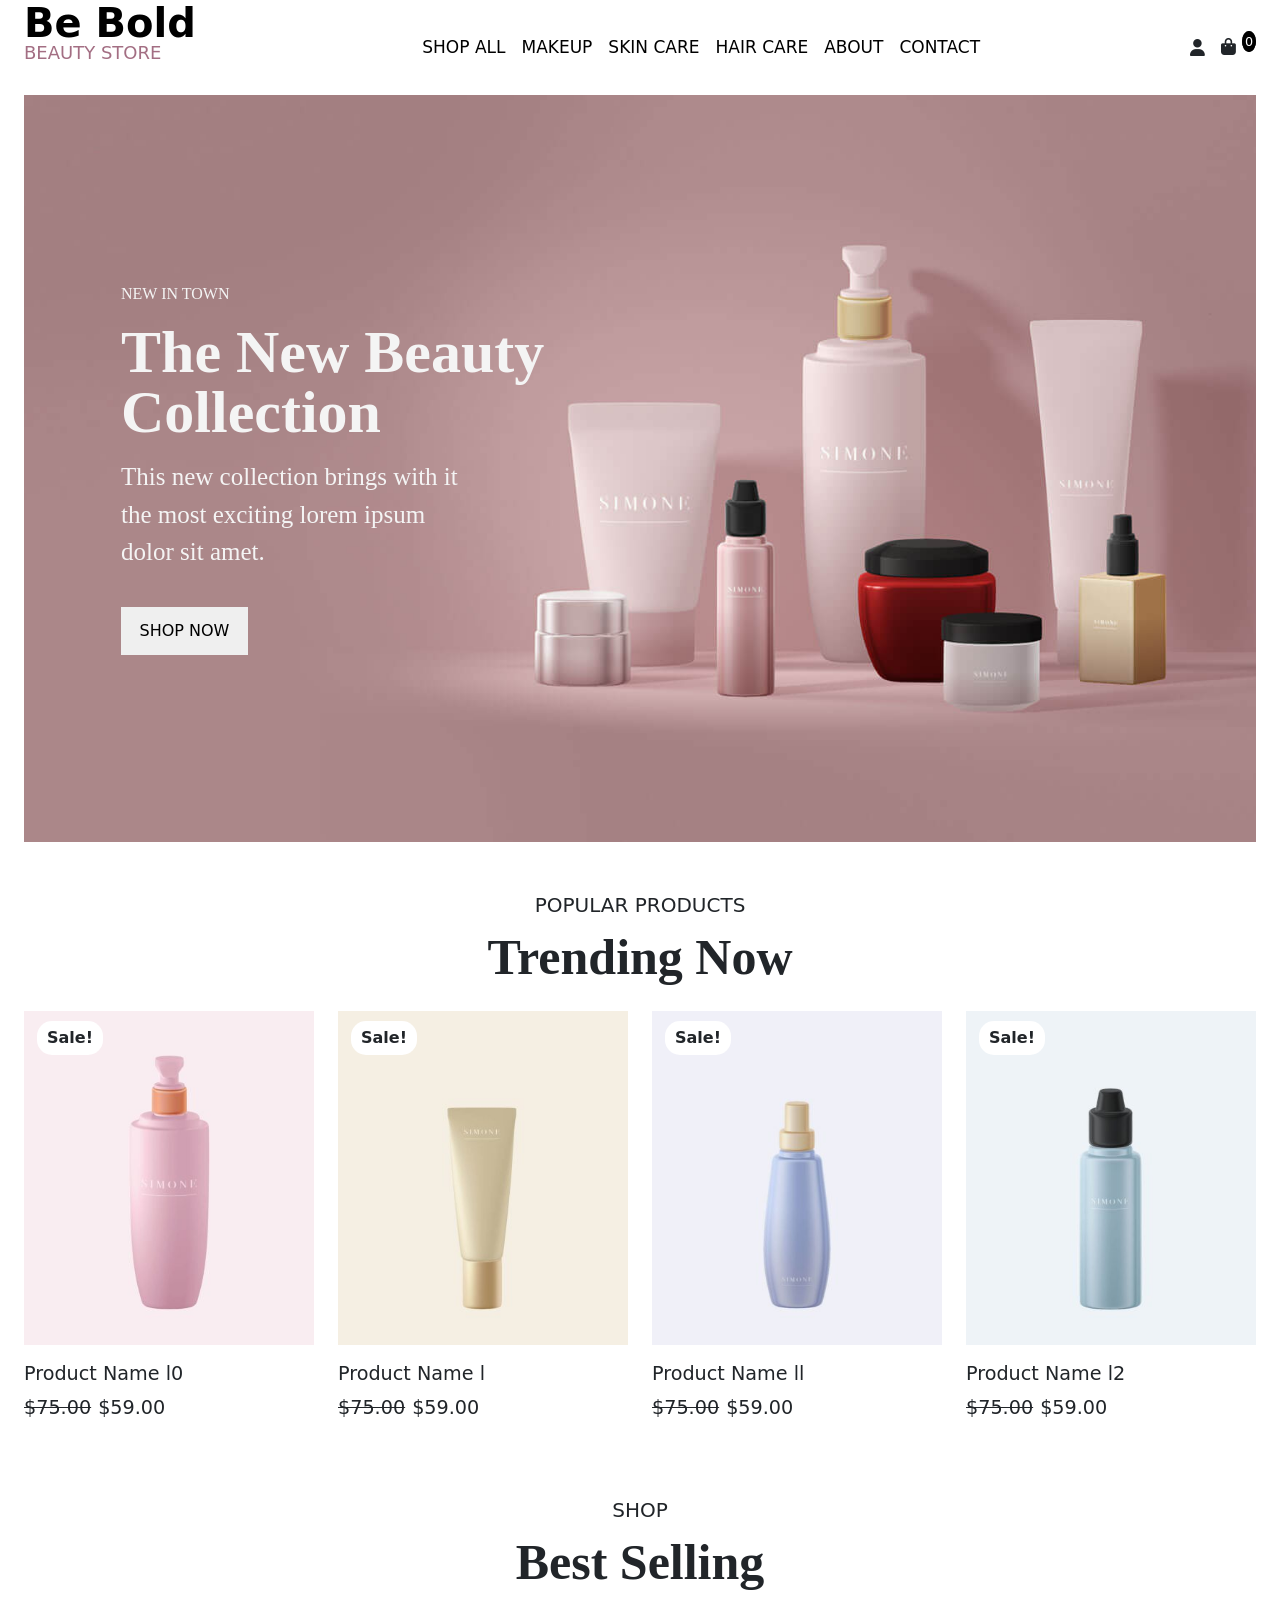
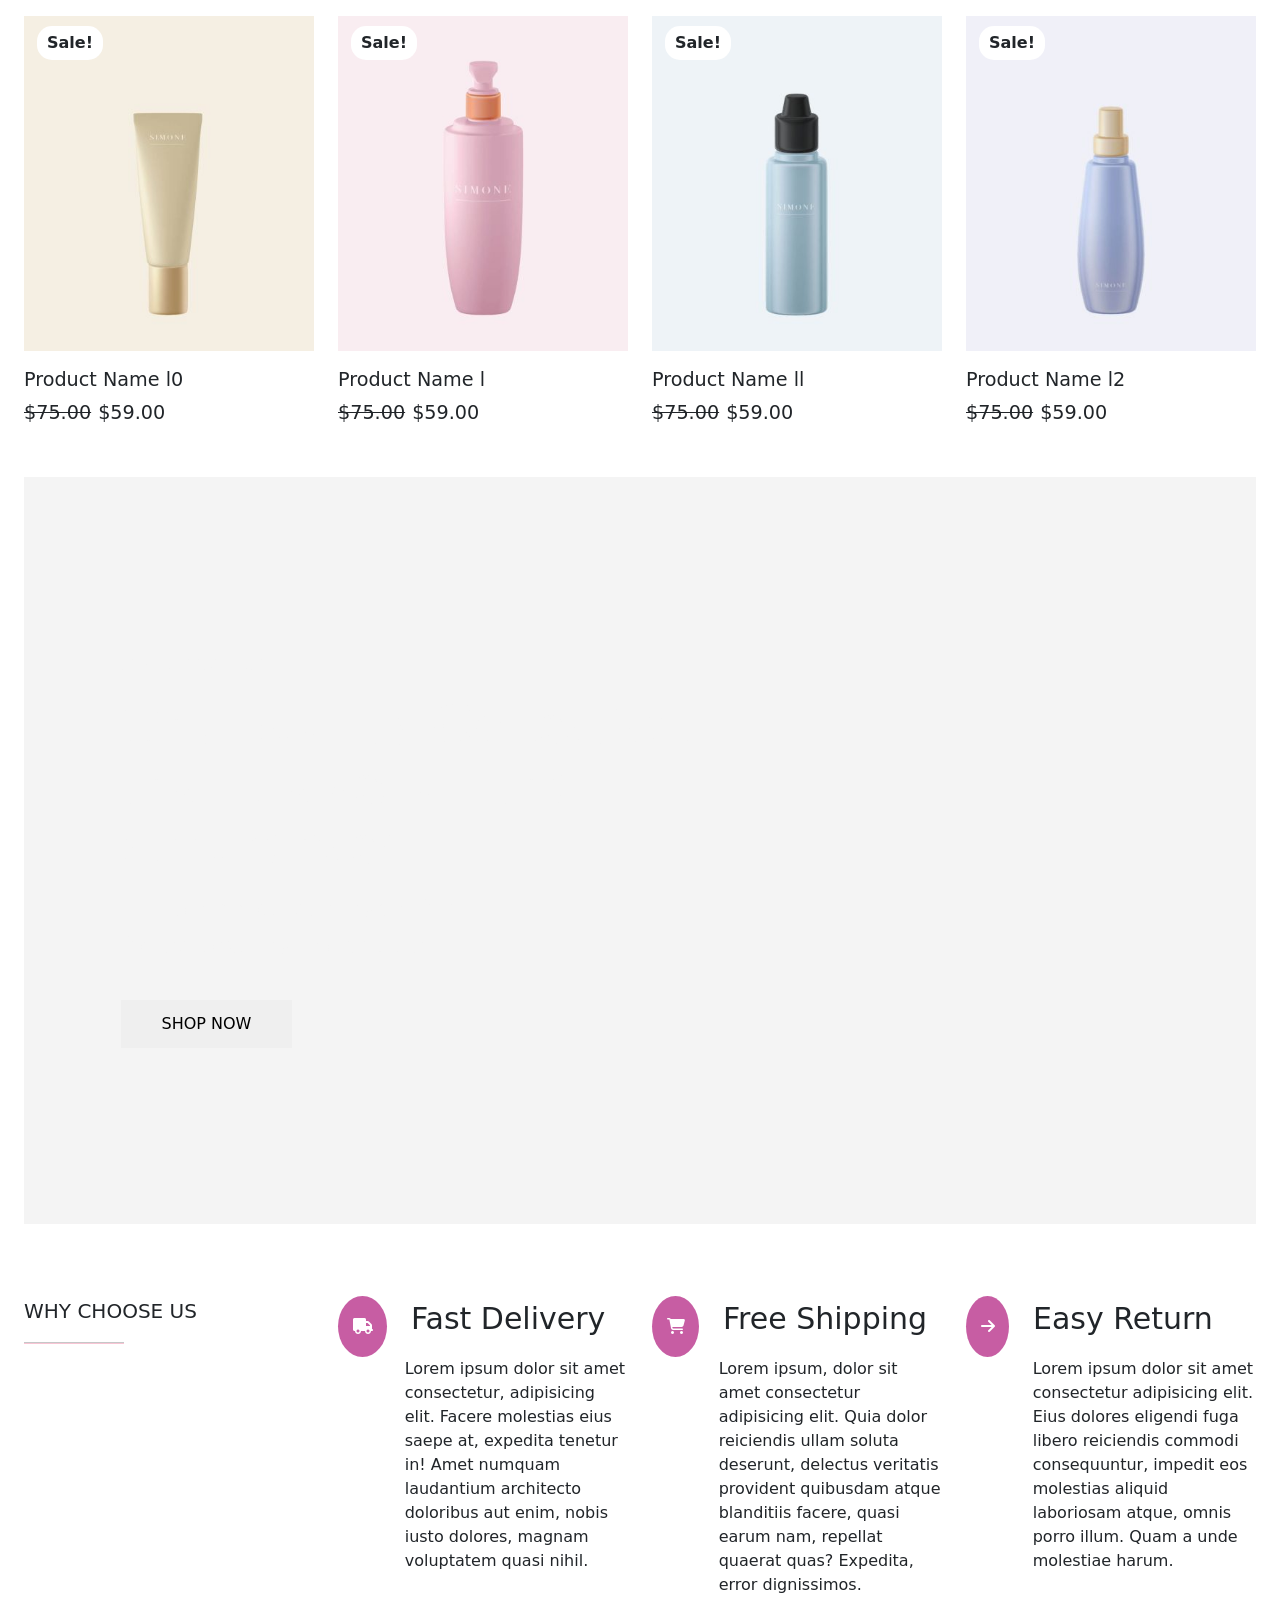
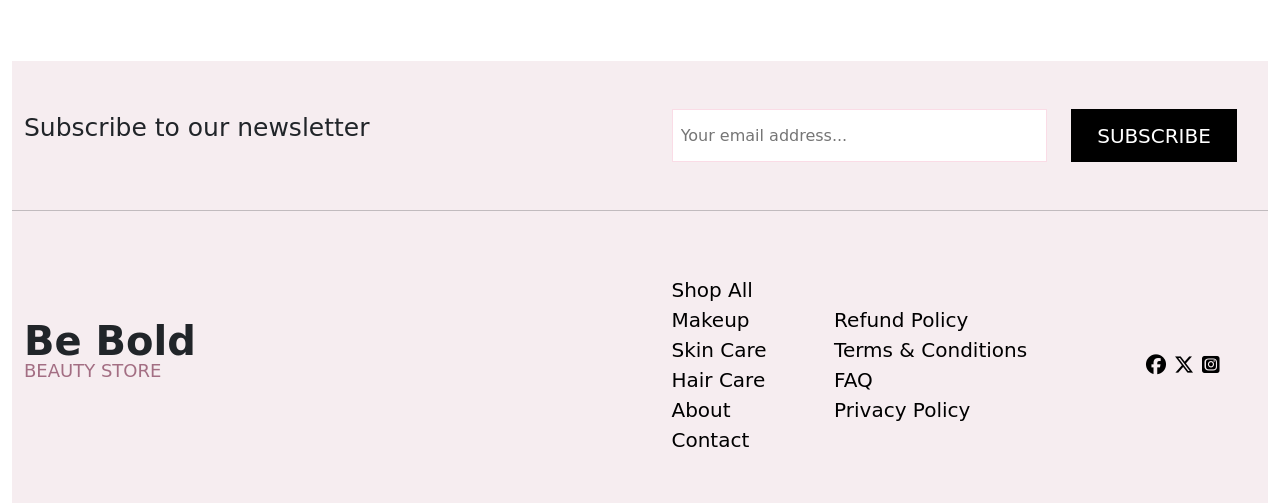
==== home.html @ ccde7286 "Uploading code" ====
<!DOCTYPE html>
<html lang="en">
<head>
    <meta charset="UTF-8class
    <meta name="viewport" content="width=device-width, initial-scale=1.0">
    <title>Document</title>

    <link href="https://cdn.jsdelivr.net/npm/bootstrap@5.3.3/dist/css/bootstrap.min.css" rel="stylesheet" integrity="sha384-QWTKZyjpPEjISv5WaRU9OFeRpok6YctnYmDr5pNlyT2bRjXh0JMhjY6hW+ALEwIH" crossorigin="anonymous">

    <link rel="stylesheet" href="https://cdnjs.cloudflare.com/ajax/libs/font-awesome/6.7.2/css/all.min.css">

    <link href="https://fonts.googleapis.com/css2?family=Inter:ital,opsz,wght@0,14..32,100..900;1,14..32,100..900&display=swap" rel="stylesheet">

    <link rel="stylesheet" href="style.css">
    <link rel="stylesheet" href="media.css">

</head>

<body>
    <header class="container-fluid">
        <div class="container">
            <div class="row">
                <div class="col-12">
                    <div class="head">
                        <nav class="navbar navbar-expand-lg">
                            <a href="Main.html" class="navbar-brand">
                                <p class="bebold">Be Bold</p>
                                <p class="store">BEAUTY STORE</p>
                            </a>
                            
                            <button class="navbar-toggler" type="button" data-bs-toggle="offcanvas" data-bs-target="#mobileMenu">
                                <span class="navbar-toggler-icon"></span>
                            </button>

                            <div class="collapse navbar-collapse justify-content-center">
                                <ul class="navbar-nav links">
                                    <li class="nav-item">
                                        <a href="" class="nav-link">SHOP ALL</a>
                                    </li>

                                    <li class="nav-item">
                                        <a href="" class="nav-link">MAKEUP</a>
                                    </li>

                                    <li class="nav-item">
                                        <a href="" class="nav-link">SKIN CARE</a>
                                    </li>

                                    <li class="nav-item">
                                        <a href="" class="nav-link">HAIR CARE</a>
                                    </li>

                                    <li class="nav-item">
                                        <a href="" class="nav-link">ABOUT</a>
                                    </li>

                                    <li class="nav-item">
                                        <a href="" class="nav-link">CONTACT</a>
                                    </li>
                                </ul>
                            </div>

                            <div class="login d-flex align-items-center">
                                <i class="fa-solid fa-user"></i>
                                <span class="ps-3">
                                    <i class="fa-solid fa-bag-shopping"></i>
                                    <sup>0</sup>
                                </span>
                            </div>    
                        </nav>

                        

                        <div class="offcanvas offcanvas-start" tabindex="-1" id="mobileMenu" aria-labelledby="offcanvasExampleLabel">
                            <div class="offcanvas-header">
                                <h5 class="offcanvas-title" id="offcanvasExampleLabel">
                                    <p class="bebold pt=2">Be Bold</p>
                                    <p class="store">BEAUTY STORE</p> 
                                </h5>
                                <button type="button" class="btn-close" data-bs-dismiss="offcanvas" aria-label="Close">
                                </button>
                            </div>
                    
                            <div class="offcanvas-body">
                                        <ul class="navbar-nav">
                                            <li class="nav-item">
                                                <a href="" class="nav-link">SHOP ALL</a>
                                            </li>
        
                                            <li class="nav-item">
                                                <a href="" class="nav-link">MAKEUP</a>
                                            </li>
        
                                            <li class="nav-item">
                                                <a href="" class="nav-link">SKIN CARE</a>
                                            </li>
        
                                            <li class="nav-item">
                                                <a href="" class="nav-link">HAIR CARE</a>
                                            </li>
        
                                            <li class="nav-item">
                                                <a href="" class="nav-link">ABOUT</a>
                                            </li>
        
                                            <li class="nav-item">
                                                <a href="" class="nav-link">CONTACT</a>
                                            </li>
                                        </ul>
                            </div>
                        </div>

                        
                    </div>    
                </div>
            </div>
        </div>
    </header>

    <section>
        <div class="container-fluid px-4">
            <div class="container heroImg d-flex align-items-center">
                <div class="row">
                    <div class="col text ">
                        <p id="imgText1">NEW IN TOWN</p>
                        <P id="imgText2">The New Beauty <br>Collection</P>
                        <p id="imgText3">This new collection brings with it <br>the most exciting lorem ipsum<br> dolor sit amet.</p>
                        <button>SHOP NOW</button>
                    </div>
                </div>
            </div>
        </div>
    </section>

    <section>
        <div class="container-fluid mt-5">
            <div class="container">
                <div class="row trandingNow">
                    <div class="col-12 d-grid justify-content-center text-center">
                        <p class="tranding1 mb-0">POPULAR PRODUCTS</p>
                        <P id="tranding2">Trending Now</P>
                    </div>
                    
                    <div class="imgText col-lg-3 col-sm-6 position-relative d-inline-block">
                        <img src="images/tranding1.jpg">
                        <span class="sale-tag">Sale!</span>
                        <span class="bag-icon"><i class="fa-solid fa-bag-shopping"></i></span>
                        <p>Product Name l0</p>
                        <p><span>$75.00</span>$59.00</p>
                    </div>

                    <div class="imgText col-lg-3 col-sm-6 position-relative d-inline-block">
                        <img src="images/trending2.jpg">
                        <span class="sale-tag">Sale!</span>
                        <span class="bag-icon"><i class="fa-solid fa-bag-shopping"></i></span>
                        <p>Product Name l</p>
                        <p><span>$75.00</span>$59.00</p>
                    </div>

                    <div class="imgText col-lg-3 col-sm-6 position-relative d-inline-block">
                        <img src="images/trending3.jpg">
                        <span class="sale-tag">Sale!</span>
                        <span class="bag-icon"><i class="fa-solid fa-bag-shopping"></i></span>
                        <p>Product Name ll</p>
                        <p><span>$75.00</span>$59.00</p>
                    </div>

                    <div class="imgText col-lg-3 col-sm-6 position-relative d-inline-block">
                        <img src="images/trending4.jpg">
                        <span class="sale-tag">Sale!</span>
                        <span class="bag-icon"><i class="fa-solid fa-bag-shopping"></i></span>
                        <p>Product Name l2</p>
                        <p><span>$75.00</span>$59.00</p>
                    </div>     
                    
                </div>
            </div>
        </div>
    </section>

    <section>
        <div class="container-fluid mt-5">
            <div class="container">
                <div class="row trandingNow">
                    <div class="col-12 d-grid justify-content-center text-center">
                        <p class="tranding1 mb-0">SHOP</p>
                        <P id="tranding2">Best Selling</P>
                    </div>
                    
                    <div class="imgText col-lg-3 col-sm-6 position-relative d-inline-block">
                        <img src="images/trending2.jpg">
                        <span class="sale-tag">Sale!</span>
                        <span class="bag-icon"><i class="fa-solid fa-bag-shopping"></i></span>
                        <p>Product Name l0</p>
                        <p><span>$75.00</span>$59.00</p>
                    </div>

                    <div class="imgText col-lg-3 col-sm-6 position-relative d-inline-block">
                        <img src="images/tranding1.jpg">
                        <span class="sale-tag">Sale!</span>
                        <span class="bag-icon"><i class="fa-solid fa-bag-shopping"></i></span>
                        <p>Product Name l</p>
                        <p><span>$75.00</span>$59.00</p>
                    </div>

                    <div class="imgText col-lg-3 col-sm-6 position-relative d-inline-block">
                        <img src="images/trending4.jpg">
                        <span class="sale-tag">Sale!</span>
                        <span class="bag-icon"><i class="fa-solid fa-bag-shopping"></i></span>
                        <p>Product Name ll</p>
                        <p><span>$75.00</span>$59.00</p>
                    </div>

                    <div class="imgText col-lg-3 col-sm-6 position-relative d-inline-block">
                        <img src="images/trending3.jpg">
                        <span class="sale-tag">Sale!</span>
                        <span class="bag-icon"><i class="fa-solid fa-bag-shopping"></i></span>
                        <p>Product Name l2</p>
                        <p><span>$75.00</span>$59.00</p>
                    </div>    
                    
                </div>
            </div>
        </div>
    </section>
    
    <section>
        <div class="container-fluid px-4 mt-4">
            <div class="container heroImg d-flex align-items-center " style="background-image: url(images/first.jpg);">
                <div class="row">
                    <div class="col text ">
                        <p id="imgText1">NEW COLLECTION</p>
                        <P id="imgText2">The Beauty Collection <br>that makes all the <br>difference!</P>
                        <p id="imgText3">This new collection brings with it <br>the most exciting lorem ipsum</p>
                        <button>SHOP NOW</button>
                    </div>
                </div>
            </div>
        </div>
    </section>

    <section>
        <div class="container-fluid mt-5 pt-4">
            <div class="container">
                <div class="row">
                    <div class="col-lg-3 whyChoose">
                        <p>WHY CHOOSE US</p>
                        <hr/>
                    </div>

                    <div class="col-lg-3 col-sm-6">
                        
                        <div class="d-flex gap-4 icons">
                            <i class="fa-solid fa-truck"></i>
                            <p>Fast Delivery</p>
                        </div>
                        
                        <p class="pIcon">Lorem ipsum dolor sit amet consectetur, adipisicing elit. Facere molestias eius saepe at, expedita tenetur in! Amet numquam laudantium architecto doloribus aut enim, nobis iusto dolores, magnam voluptatem quasi nihil.</p>
                    </div>

                    <div class="col-lg-3 col-sm-6">
                        <div class="d-flex gap-4 icons">
                            <i class="fa-solid fa-cart-shopping"></i>
                            <p>Free Shipping</p>
                        </div>
                        
                        <p class="pIcon">Lorem ipsum, dolor sit amet consectetur adipisicing elit. Quia dolor reiciendis ullam soluta deserunt, delectus veritatis provident quibusdam atque blanditiis facere, quasi earum nam, repellat quaerat quas? Expedita, error dignissimos.</p>
                    </div>

                    <div class="col-lg-3 col-sm-6">
                        <div class="d-flex gap-4 icons">
                            <i class="fa-solid fa-arrow-right"></i>
                            <p>Easy Return</p>
                        </div >
                        
                        <p class="pIcon">Lorem ipsum dolor sit amet consectetur adipisicing elit. Eius dolores eligendi fuga libero reiciendis commodi consequuntur, impedit eos molestias aliquid laboriosam atque, omnis porro illum. Quam a unde molestiae harum.</p>
                    </div>
                </div>
            </div>
        </div>
    </section>

    <footer>
        <div class="container-fluid pt-5">
            <div class="container footerBG pb-5">
                <div class="row firstRow py-5">
                    <div class="col-6">
                        <p>Subscribe to our newsletter</p>
                    </div>

                    <div class="col-4 d-flex justify-content-end">
                        <input type="email" placeholder="Your email address..."/>
                    </div>

                    <div class="col-2">
                        <button>SUBSCRIBE</button>
                    </div>
                    <hr class="mt-5"/>
                </div>

                <div class="row secondRow">
                    
                    <div class="col-6 d-grid align-content-center">
                        <p class="bebold">Be Bold</p>
                        <p class="store">BEAUTY STORE</p>
                    </div>

                    <div class="col-4 d-flex justify-content-evenly gap-5">
                        <div class="d-grid">
                            <a href="#">Shop All</a>
                            <a href="#">Makeup</a>
                            <a href="#">Skin Care</a>
                            <a href="#">Hair Care</a>
                            <a href="#">About</a>
                            <a href="#">Contact</a>
                        </div>

                        <div class="d-grid align-content-center">
                            <a href="#">Refund Policy</a>
                            <a href="#">Terms & Conditions</a>
                            <a href="#">FAQ</a>
                            <a href="#">Privacy Policy</a>
                        </div>

                    </div>

                    <div class="col-2 d-flex align-content-center justify-content-end gap-2 pe-5 flex-wrap">
                        <a href="#"><i class="fa-brands fa-facebook"></i></a>
                        <a href="#"><i class="fa-brands fa-x-twitter"></i></a>
                        <a href="#"><i class="fa-brands fa-square-instagram"></i></a>
                    </div>
                    
                </div>
            </div>
        </div>
    </footer>
    
</body>

<script src="https://cdn.jsdelivr.net/npm/@popperjs/core@2.11.8/dist/umd/popper.min.js" integrity="sha384-I7E8VVD/ismYTF4hNIPjVp/Zjvgyol6VFvRkX/vR+Vc4jQkC+hVqc2pM8ODewa9r" crossorigin="anonymous"></script>
    <script src="https://cdn.jsdelivr.net/npm/bootstrap@5.3.3/dist/js/bootstrap.min.js" integrity="sha384-0pUGZvbkm6XF6gxjEnlmuGrJXVbNuzT9qBBavbLwCsOGabYfZo0T0to5eqruptLy" crossorigin="anonymous"></script>
</html>
---- style.css ----
.bebold{
    font-weight: 900;
    font-size:  40px;
    line-height: 0;
    padding-top: 10px;
}

.store{
    color:rgb(163, 110, 131);
    font-weight: 400;
    font-size:  18px;
}

.navbar-toggler {
    position: absolute; 
    right: 70px;
    top: 50%;
    transform: translateY(-50%); 
}

.links a{font-weight: 400;
    color:black;
    text-decoration: none;
    font-size: 17px;
}

.links a:hover{
    color:rgb(199, 93, 163);
}

.login{
    text-align: end;
    font-size:17px
}

.login sup{
    border: 2px solid black;
    background-color: black;
    border-radius: 50%;
    color: white;
    padding: 1px;
}

.heroImg {
    background-image: url("images/hero.jpg");
    background-size: cover;
    background-position: center;
    background-repeat: no-repeat;
    background-attachment: fixed;
    height: 83vh;
    min-height: 600px;
    background-color: #f4f4f4;
}

.heroImg .row {
    padding-left: 85px;
}

.text p{
    color:#f4f4f4;
    font-family: serif;
}

#imgText2{
    font-size: 60px;
    font-weight: 700;
    line-height: 1;
}

#imgText3{
    font-size: 25px;
}

.heroImg button{
    margin-top: 20px;
    padding: 12px;
    border: none;
    width:30%;
}

.heroImg button:hover{
    color: rgb(199, 93, 163);
}

.heroImg button:active{
    border:1px solid rgb(52, 51, 51);
}

.trandingNow img{
    height: 80%;
    width:100%;
    padding-bottom: 15px;
}

.tranding1{
    font-size: 20px;
    font-weight: 300;
}

#tranding2{
    font-size:50px;
    font-weight: 600;
    font-family: serif;
}

.imgText p{
   margin-bottom: 5px;
   font-size: larger;
   font-weight: 500;
}

.imgText p span{
    text-decoration: line-through;
    padding-right: 7px;
    font-weight: 50;
}

.sale-tag, .bag-icon {
    position: absolute;
    background-color: white;
    padding: 5px 10px;
    border-radius: 15px;
    font-weight: bold;
}

.sale-tag {
    top: 10px;
    left: 25px;
}

.bag-icon {
    top: 10px;
    right: 20px;
    display: none; 
}

.imgText:hover .bag-icon {
    display: block; 
}

.whyChoose p{
    font-size: 20px;
    font-weight: 300;
}

.whyChoose hr{
    width: 100px; 
    height: 2px; 
    background-color:#e71d56;
}

.icons i{
    background-color:rgb(199, 93, 163);
    color:white;
    border-radius: 50%;
    font-size: 20;
    padding:5%;
    display: flex;
    align-items: center;
}

.icons i:hover{
    background-color:black;
}

.icons p{
    font-size: 30px;
    font-weight: 400;
}

.pIcon{
    padding-left: 23%;
}

.mLine p{
    font-size: 500;
    font-weight: 400;
}

.footerBG{
    background-color:#f6edf0;
}

.firstRow p{
    font-size: 25px;
    font-weight: 450;
}

.firstRow input{
    border:1px solid #fadce6;
    height: 100%;
    width: 95%;
    padding: 2%;
}

.firstRow input:focus{
    border:none;
    outline: none;
}

.firstRow button{
    color: white;
    font-size: 20px;
    font-weight: 450;
    background-color: black;
    height: 100%;
    width: 90%;
    border: none;
}

.firstRow button:hover{
    background-color: rgb(199, 93, 163);
}

.firstRow button:active{
    border: 2px solid rgb(247, 237, 237);
}

.secondRow a{
    text-decoration: none;
    color: black;
    font-size: 20px;
}

.secondRow a:hover{
    color:rgb(199, 93, 163);
}
---- media.css ----
@media (min-width: 1400px) {
    .container, .container-lg, .container-md, .container-sm, .container-xl, .container-xxl {
        max-width: 1570px;
    }
}

@media (max-width: 1400px) {
    .container, .container-md, .container-sm {
        max-width:inherit;
    }
}

@media only screen and (min-device-width: 200px) and (max-device-width: 1000px) {
    .heroImg .row {
        padding-left: 10px;
    }

    #imgText2 {
        font-size: 2.5rem;
    }

    #imgText3 {
        font-size: 1.5rem;
    }

    .heroImg button {
        margin-top: 10px;
        padding: 8px;
        border: none;
        width: 30%;
    }
}
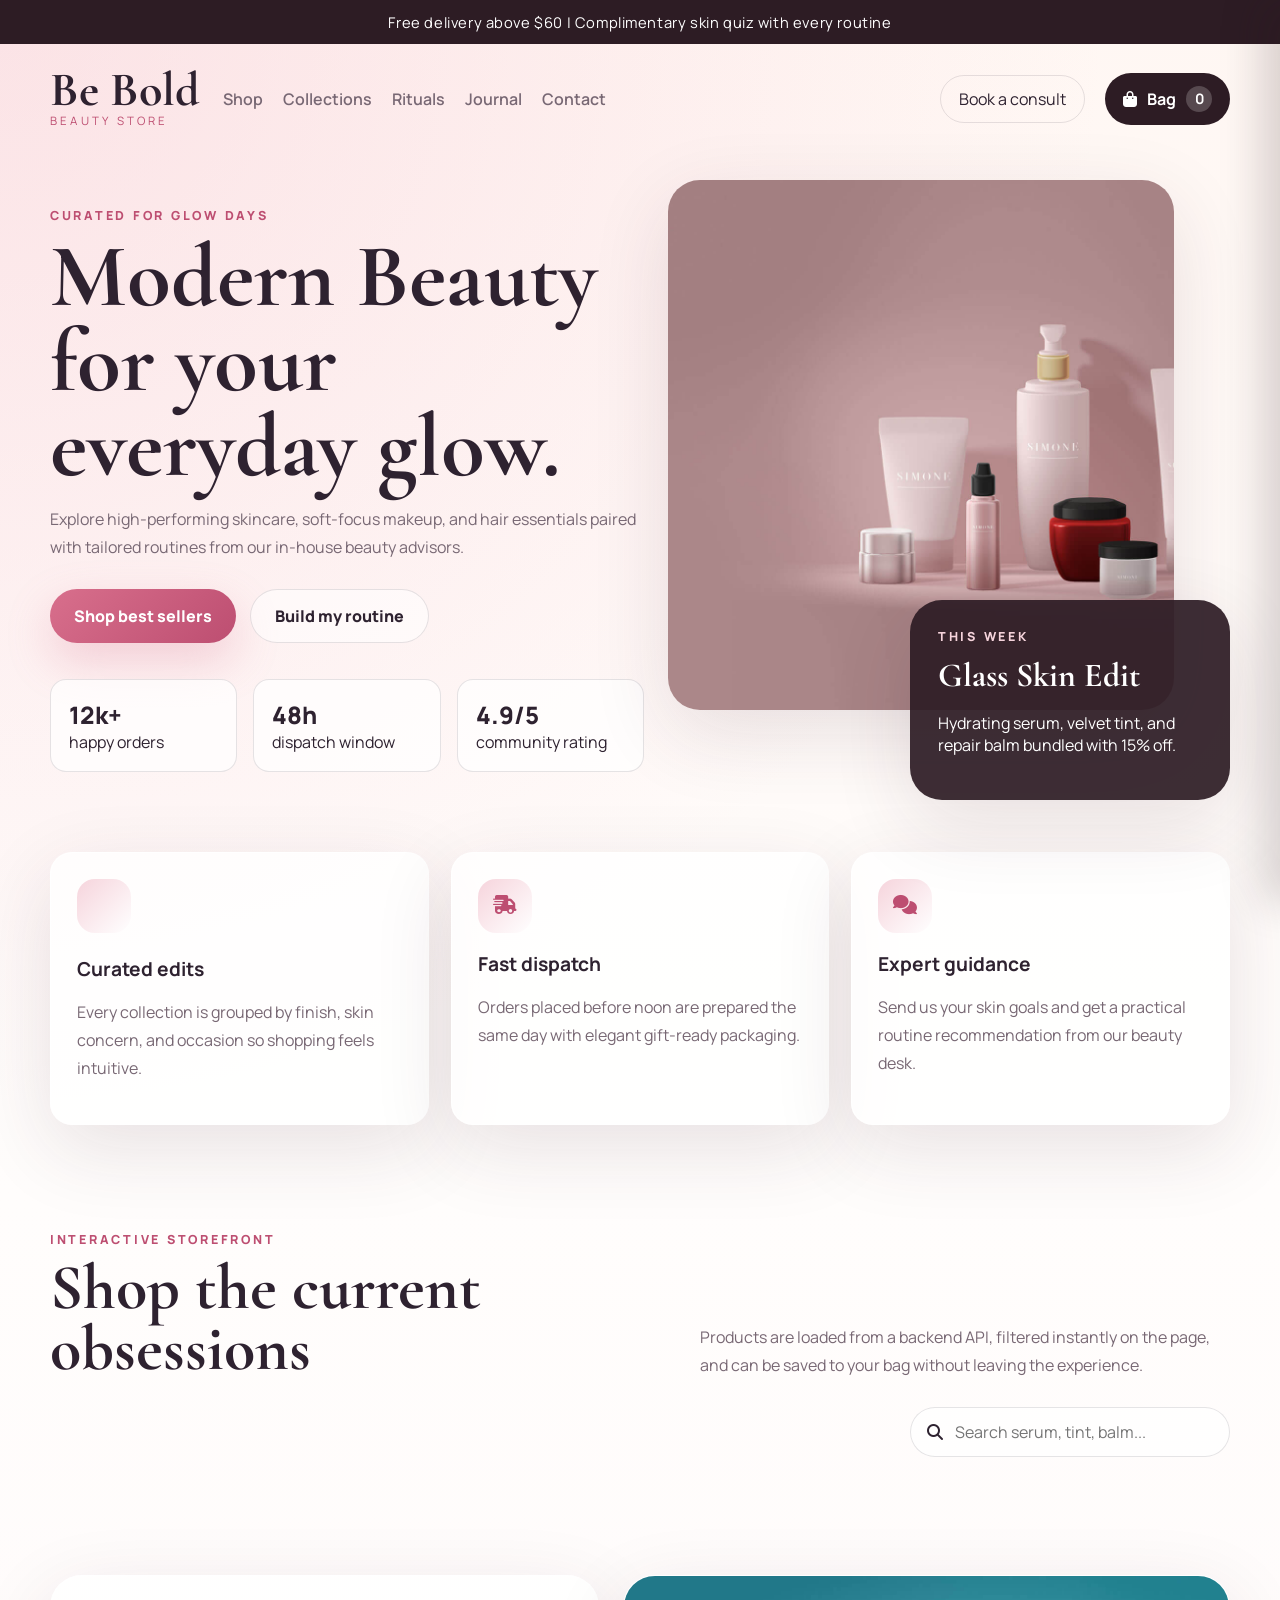
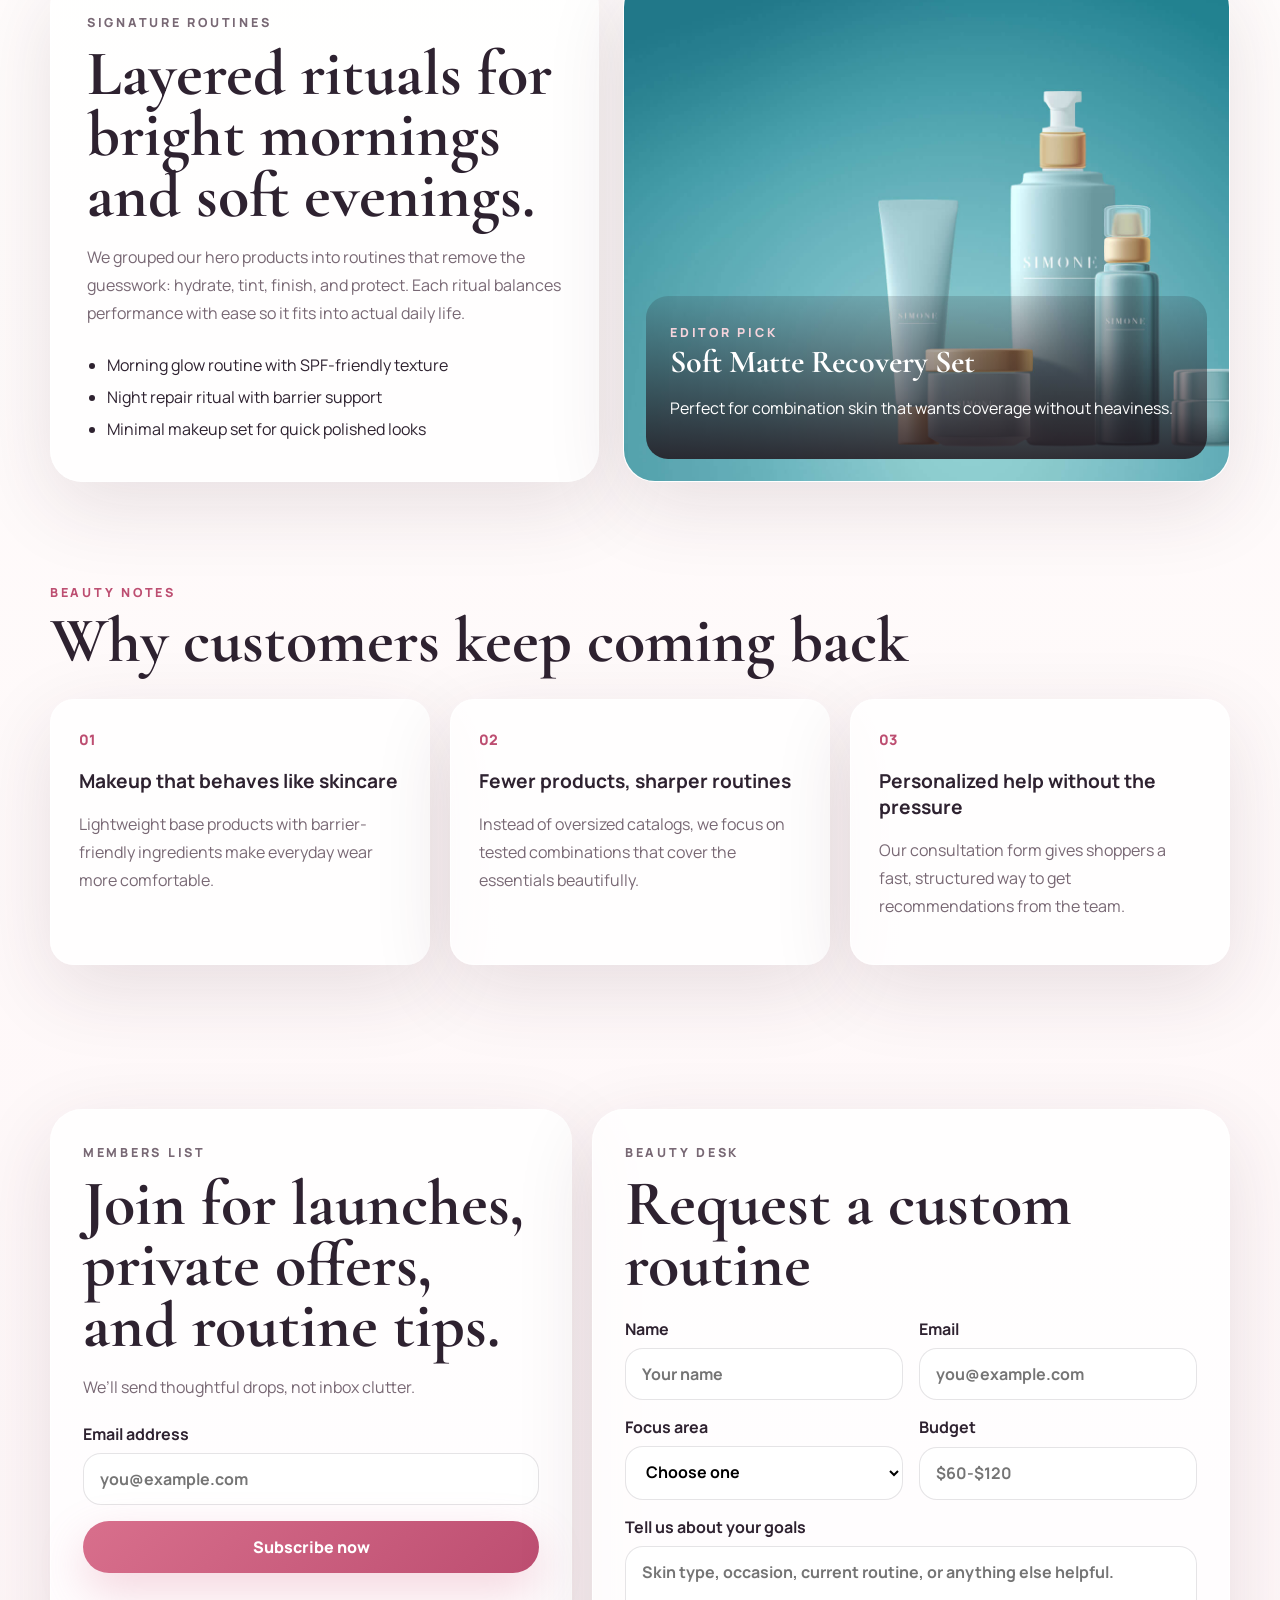
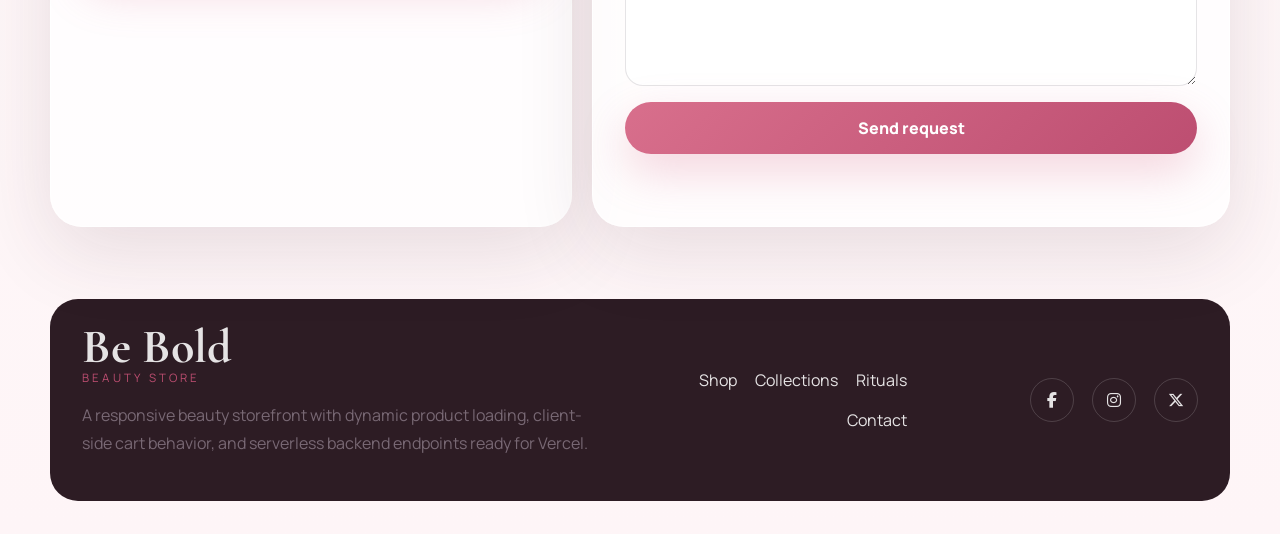
==== commit c466fd8f: "Enhance storefront with responsive UI and APIs" ====
--- a/home.html
+++ b/home.html
@@ -1,342 +1,11 @@
 <!DOCTYPE html>
 <html lang="en">
 <head>
-    <meta charset="UTF-8class
-    <meta name="viewport" content="width=device-width, initial-scale=1.0">
-    <title>Document</title>
-
-    <link href="https://cdn.jsdelivr.net/npm/bootstrap@5.3.3/dist/css/bootstrap.min.css" rel="stylesheet" integrity="sha384-QWTKZyjpPEjISv5WaRU9OFeRpok6YctnYmDr5pNlyT2bRjXh0JMhjY6hW+ALEwIH" crossorigin="anonymous">
-
-    <link rel="stylesheet" href="https://cdnjs.cloudflare.com/ajax/libs/font-awesome/6.7.2/css/all.min.css">
-
-    <link href="https://fonts.googleapis.com/css2?family=Inter:ital,opsz,wght@0,14..32,100..900;1,14..32,100..900&display=swap" rel="stylesheet">
-
-    <link rel="stylesheet" href="style.css">
-    <link rel="stylesheet" href="media.css">
-
+    <meta charset="UTF-8">
+    <meta http-equiv="refresh" content="0; url=index.html">
+    <title>Be Bold Beauty Store</title>
 </head>
-
 <body>
-    <header class="container-fluid">
-        <div class="container">
-            <div class="row">
-                <div class="col-12">
-                    <div class="head">
-                        <nav class="navbar navbar-expand-lg">
-                            <a href="Main.html" class="navbar-brand">
-                                <p class="bebold">Be Bold</p>
-                                <p class="store">BEAUTY STORE</p>
-                            </a>
-                            
-                            <button class="navbar-toggler" type="button" data-bs-toggle="offcanvas" data-bs-target="#mobileMenu">
-                                <span class="navbar-toggler-icon"></span>
-                            </button>
-
-                            <div class="collapse navbar-collapse justify-content-center">
-                                <ul class="navbar-nav links">
-                                    <li class="nav-item">
-                                        <a href="" class="nav-link">SHOP ALL</a>
-                                    </li>
-
-                                    <li class="nav-item">
-                                        <a href="" class="nav-link">MAKEUP</a>
-                                    </li>
-
-                                    <li class="nav-item">
-                                        <a href="" class="nav-link">SKIN CARE</a>
-                                    </li>
-
-                                    <li class="nav-item">
-                                        <a href="" class="nav-link">HAIR CARE</a>
-                                    </li>
-
-                                    <li class="nav-item">
-                                        <a href="" class="nav-link">ABOUT</a>
-                                    </li>
-
-                                    <li class="nav-item">
-                                        <a href="" class="nav-link">CONTACT</a>
-                                    </li>
-                                </ul>
-                            </div>
-
-                            <div class="login d-flex align-items-center">
-                                <i class="fa-solid fa-user"></i>
-                                <span class="ps-3">
-                                    <i class="fa-solid fa-bag-shopping"></i>
-                                    <sup>0</sup>
-                                </span>
-                            </div>    
-                        </nav>
-
-                        
-
-                        <div class="offcanvas offcanvas-start" tabindex="-1" id="mobileMenu" aria-labelledby="offcanvasExampleLabel">
-                            <div class="offcanvas-header">
-                                <h5 class="offcanvas-title" id="offcanvasExampleLabel">
-                                    <p class="bebold pt=2">Be Bold</p>
-                                    <p class="store">BEAUTY STORE</p> 
-                                </h5>
-                                <button type="button" class="btn-close" data-bs-dismiss="offcanvas" aria-label="Close">
-                                </button>
-                            </div>
-                    
-                            <div class="offcanvas-body">
-                                        <ul class="navbar-nav">
-                                            <li class="nav-item">
-                                                <a href="" class="nav-link">SHOP ALL</a>
-                                            </li>
-        
-                                            <li class="nav-item">
-                                                <a href="" class="nav-link">MAKEUP</a>
-                                            </li>
-        
-                                            <li class="nav-item">
-                                                <a href="" class="nav-link">SKIN CARE</a>
-                                            </li>
-        
-                                            <li class="nav-item">
-                                                <a href="" class="nav-link">HAIR CARE</a>
-                                            </li>
-        
-                                            <li class="nav-item">
-                                                <a href="" class="nav-link">ABOUT</a>
-                                            </li>
-        
-                                            <li class="nav-item">
-                                                <a href="" class="nav-link">CONTACT</a>
-                                            </li>
-                                        </ul>
-                            </div>
-                        </div>
-
-                        
-                    </div>    
-                </div>
-            </div>
-        </div>
-    </header>
-
-    <section>
-        <div class="container-fluid px-4">
-            <div class="container heroImg d-flex align-items-center">
-                <div class="row">
-                    <div class="col text ">
-                        <p id="imgText1">NEW IN TOWN</p>
-                        <P id="imgText2">The New Beauty <br>Collection</P>
-                        <p id="imgText3">This new collection brings with it <br>the most exciting lorem ipsum<br> dolor sit amet.</p>
-                        <button>SHOP NOW</button>
-                    </div>
-                </div>
-            </div>
-        </div>
-    </section>
-
-    <section>
-        <div class="container-fluid mt-5">
-            <div class="container">
-                <div class="row trandingNow">
-                    <div class="col-12 d-grid justify-content-center text-center">
-                        <p class="tranding1 mb-0">POPULAR PRODUCTS</p>
-                        <P id="tranding2">Trending Now</P>
-                    </div>
-                    
-                    <div class="imgText col-lg-3 col-sm-6 position-relative d-inline-block">
-                        <img src="images/tranding1.jpg">
-                        <span class="sale-tag">Sale!</span>
-                        <span class="bag-icon"><i class="fa-solid fa-bag-shopping"></i></span>
-                        <p>Product Name l0</p>
-                        <p><span>$75.00</span>$59.00</p>
-                    </div>
-
-                    <div class="imgText col-lg-3 col-sm-6 position-relative d-inline-block">
-                        <img src="images/trending2.jpg">
-                        <span class="sale-tag">Sale!</span>
-                        <span class="bag-icon"><i class="fa-solid fa-bag-shopping"></i></span>
-                        <p>Product Name l</p>
-                        <p><span>$75.00</span>$59.00</p>
-                    </div>
-
-                    <div class="imgText col-lg-3 col-sm-6 position-relative d-inline-block">
-                        <img src="images/trending3.jpg">
-                        <span class="sale-tag">Sale!</span>
-                        <span class="bag-icon"><i class="fa-solid fa-bag-shopping"></i></span>
-                        <p>Product Name ll</p>
-                        <p><span>$75.00</span>$59.00</p>
-                    </div>
-
-                    <div class="imgText col-lg-3 col-sm-6 position-relative d-inline-block">
-                        <img src="images/trending4.jpg">
-                        <span class="sale-tag">Sale!</span>
-                        <span class="bag-icon"><i class="fa-solid fa-bag-shopping"></i></span>
-                        <p>Product Name l2</p>
-                        <p><span>$75.00</span>$59.00</p>
-                    </div>     
-                    
-                </div>
-            </div>
-        </div>
-    </section>
-
-    <section>
-        <div class="container-fluid mt-5">
-            <div class="container">
-                <div class="row trandingNow">
-                    <div class="col-12 d-grid justify-content-center text-center">
-                        <p class="tranding1 mb-0">SHOP</p>
-                        <P id="tranding2">Best Selling</P>
-                    </div>
-                    
-                    <div class="imgText col-lg-3 col-sm-6 position-relative d-inline-block">
-                        <img src="images/trending2.jpg">
-                        <span class="sale-tag">Sale!</span>
-                        <span class="bag-icon"><i class="fa-solid fa-bag-shopping"></i></span>
-                        <p>Product Name l0</p>
-                        <p><span>$75.00</span>$59.00</p>
-                    </div>
-
-                    <div class="imgText col-lg-3 col-sm-6 position-relative d-inline-block">
-                        <img src="images/tranding1.jpg">
-                        <span class="sale-tag">Sale!</span>
-                        <span class="bag-icon"><i class="fa-solid fa-bag-shopping"></i></span>
-                        <p>Product Name l</p>
-                        <p><span>$75.00</span>$59.00</p>
-                    </div>
-
-                    <div class="imgText col-lg-3 col-sm-6 position-relative d-inline-block">
-                        <img src="images/trending4.jpg">
-                        <span class="sale-tag">Sale!</span>
-                        <span class="bag-icon"><i class="fa-solid fa-bag-shopping"></i></span>
-                        <p>Product Name ll</p>
-                        <p><span>$75.00</span>$59.00</p>
-                    </div>
-
-                    <div class="imgText col-lg-3 col-sm-6 position-relative d-inline-block">
-                        <img src="images/trending3.jpg">
-                        <span class="sale-tag">Sale!</span>
-                        <span class="bag-icon"><i class="fa-solid fa-bag-shopping"></i></span>
-                        <p>Product Name l2</p>
-                        <p><span>$75.00</span>$59.00</p>
-                    </div>    
-                    
-                </div>
-            </div>
-        </div>
-    </section>
-    
-    <section>
-        <div class="container-fluid px-4 mt-4">
-            <div class="container heroImg d-flex align-items-center " style="background-image: url(images/first.jpg);">
-                <div class="row">
-                    <div class="col text ">
-                        <p id="imgText1">NEW COLLECTION</p>
-                        <P id="imgText2">The Beauty Collection <br>that makes all the <br>difference!</P>
-                        <p id="imgText3">This new collection brings with it <br>the most exciting lorem ipsum</p>
-                        <button>SHOP NOW</button>
-                    </div>
-                </div>
-            </div>
-        </div>
-    </section>
-
-    <section>
-        <div class="container-fluid mt-5 pt-4">
-            <div class="container">
-                <div class="row">
-                    <div class="col-lg-3 whyChoose">
-                        <p>WHY CHOOSE US</p>
-                        <hr/>
-                    </div>
-
-                    <div class="col-lg-3 col-sm-6">
-                        
-                        <div class="d-flex gap-4 icons">
-                            <i class="fa-solid fa-truck"></i>
-                            <p>Fast Delivery</p>
-                        </div>
-                        
-                        <p class="pIcon">Lorem ipsum dolor sit amet consectetur, adipisicing elit. Facere molestias eius saepe at, expedita tenetur in! Amet numquam laudantium architecto doloribus aut enim, nobis iusto dolores, magnam voluptatem quasi nihil.</p>
-                    </div>
-
-                    <div class="col-lg-3 col-sm-6">
-                        <div class="d-flex gap-4 icons">
-                            <i class="fa-solid fa-cart-shopping"></i>
-                            <p>Free Shipping</p>
-                        </div>
-                        
-                        <p class="pIcon">Lorem ipsum, dolor sit amet consectetur adipisicing elit. Quia dolor reiciendis ullam soluta deserunt, delectus veritatis provident quibusdam atque blanditiis facere, quasi earum nam, repellat quaerat quas? Expedita, error dignissimos.</p>
-                    </div>
-
-                    <div class="col-lg-3 col-sm-6">
-                        <div class="d-flex gap-4 icons">
-                            <i class="fa-solid fa-arrow-right"></i>
-                            <p>Easy Return</p>
-                        </div >
-                        
-                        <p class="pIcon">Lorem ipsum dolor sit amet consectetur adipisicing elit. Eius dolores eligendi fuga libero reiciendis commodi consequuntur, impedit eos molestias aliquid laboriosam atque, omnis porro illum. Quam a unde molestiae harum.</p>
-                    </div>
-                </div>
-            </div>
-        </div>
-    </section>
-
-    <footer>
-        <div class="container-fluid pt-5">
-            <div class="container footerBG pb-5">
-                <div class="row firstRow py-5">
-                    <div class="col-6">
-                        <p>Subscribe to our newsletter</p>
-                    </div>
-
-                    <div class="col-4 d-flex justify-content-end">
-                        <input type="email" placeholder="Your email address..."/>
-                    </div>
-
-                    <div class="col-2">
-                        <button>SUBSCRIBE</button>
-                    </div>
-                    <hr class="mt-5"/>
-                </div>
-
-                <div class="row secondRow">
-                    
-                    <div class="col-6 d-grid align-content-center">
-                        <p class="bebold">Be Bold</p>
-                        <p class="store">BEAUTY STORE</p>
-                    </div>
-
-                    <div class="col-4 d-flex justify-content-evenly gap-5">
-                        <div class="d-grid">
-                            <a href="#">Shop All</a>
-                            <a href="#">Makeup</a>
-                            <a href="#">Skin Care</a>
-                            <a href="#">Hair Care</a>
-                            <a href="#">About</a>
-                            <a href="#">Contact</a>
-                        </div>
-
-                        <div class="d-grid align-content-center">
-                            <a href="#">Refund Policy</a>
-                            <a href="#">Terms & Conditions</a>
-                            <a href="#">FAQ</a>
-                            <a href="#">Privacy Policy</a>
-                        </div>
-
-                    </div>
-
-                    <div class="col-2 d-flex align-content-center justify-content-end gap-2 pe-5 flex-wrap">
-                        <a href="#"><i class="fa-brands fa-facebook"></i></a>
-                        <a href="#"><i class="fa-brands fa-x-twitter"></i></a>
-                        <a href="#"><i class="fa-brands fa-square-instagram"></i></a>
-                    </div>
-                    
-                </div>
-            </div>
-        </div>
-    </footer>
-    
+    <p>Redirecting to <a href="index.html">index.html</a>...</p>
 </body>
-
-<script src="https://cdn.jsdelivr.net/npm/@popperjs/core@2.11.8/dist/umd/popper.min.js" integrity="sha384-I7E8VVD/ismYTF4hNIPjVp/Zjvgyol6VFvRkX/vR+Vc4jQkC+hVqc2pM8ODewa9r" crossorigin="anonymous"></script>
-    <script src="https://cdn.jsdelivr.net/npm/bootstrap@5.3.3/dist/js/bootstrap.min.js" integrity="sha384-0pUGZvbkm6XF6gxjEnlmuGrJXVbNuzT9qBBavbLwCsOGabYfZo0T0to5eqruptLy" crossorigin="anonymous"></script>
-</html>+</html>
